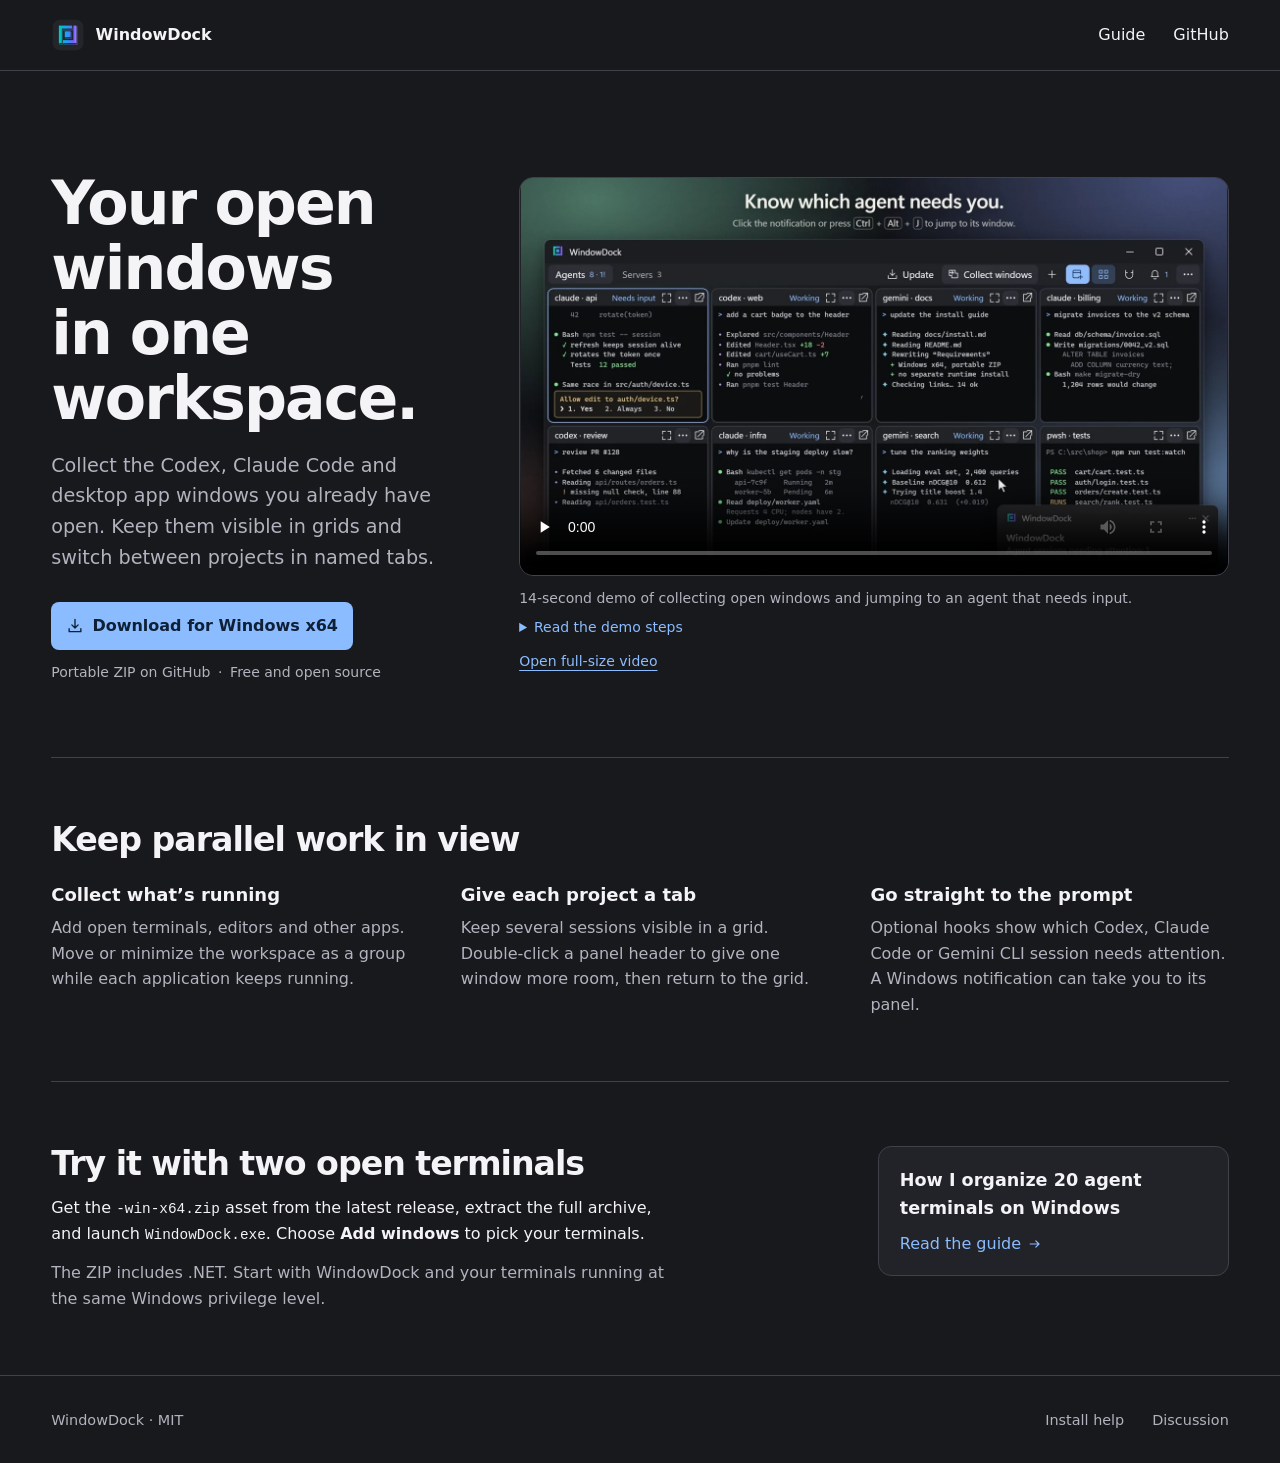
==== index.html @ 2a6a42de "Publish WindowDock product page and agent terminal guide" ====
<!doctype html>
<html lang="en">
<head>
  <meta charset="utf-8">
  <meta name="viewport" content="width=device-width, initial-scale=1">
  <meta name="theme-color" content="#18191d">
  <title>WindowDock — Group open Windows apps and agent terminals</title>
  <meta name="description" content="Collect already-open Codex, Claude Code and other Windows app windows into readable grids and named tabs. WindowDock is free and open source.">
  <link rel="canonical" href="https://poikilometis.github.io/WindowDock/">
  <link rel="icon" href="assets/icon.png" type="image/png">
  <link rel="stylesheet" href="styles.css">
  <meta property="og:type" content="website">
  <meta property="og:title" content="WindowDock — Your open windows in one workspace">
  <meta property="og:description" content="Group live agent terminals and other Windows apps into tabs and grids. Free, open source and portable.">
  <meta property="og:url" content="https://poikilometis.github.io/WindowDock/">
  <meta property="og:image" content="https://poikilometis.github.io/WindowDock/assets/social-preview.png">
  <meta property="og:image:width" content="1280">
  <meta property="og:image:height" content="640">
  <meta property="og:image:alt" content="WindowDock workspace showing active terminal sessions in a grid">
  <meta name="twitter:card" content="summary_large_image">
  <script type="application/ld+json">
    {
      "@context": "https://schema.org",
      "@type": "SoftwareApplication",
      "name": "WindowDock",
      "url": "https://poikilometis.github.io/WindowDock/",
      "description": "Group open application windows and live agent terminals in a tabbed Windows workspace.",
      "operatingSystem": "Windows x64",
      "applicationCategory": "UtilitiesApplication",
      "downloadUrl": "https://github.com/poikilometis/WindowDock/releases/latest",
      "license": "https://opensource.org/license/mit",
      "isAccessibleForFree": true,
      "offers": {"@type": "Offer", "price": 0, "priceCurrency": "USD"}
    }
  </script>
</head>
<body>
  <a class="skip-link" href="#main">Skip to content</a>
  <header class="site-header">
    <div class="wrap header-inner">
      <a class="brand" href="./" aria-current="page">
        <img src="assets/icon.png" width="34" height="34" alt="">
        <span>WindowDock</span>
      </a>
      <nav aria-label="Main">
        <a href="guides/organize-claude-code-codex-terminals/">Guide</a>
        <a href="https://github.com/poikilometis/WindowDock">GitHub</a>
      </nav>
    </div>
  </header>

  <main id="main" class="wrap">
    <section class="hero" aria-labelledby="hero-title">
      <div class="hero-copy">
        <h1 id="hero-title">Your open windows in one workspace.</h1>
        <p class="lede">Collect the Codex, Claude Code and desktop app windows you already have open. Keep them visible in grids and switch between projects in named tabs.</p>
        <div class="hero-actions">
          <a class="primary" href="https://github.com/poikilometis/WindowDock/releases/latest">
            <svg viewBox="0 0 20 20" width="18" height="18" fill="none" stroke="currentColor" stroke-width="1.5" stroke-linecap="round" stroke-linejoin="round" aria-hidden="true"><path d="M10 2.75v9.5m-3.5-3.5L10 12.25l3.5-3.5M3.5 13v3.25h13V13"/></svg>
            Download for Windows x64
          </a>
          <p class="meta">Portable ZIP on GitHub <span aria-hidden="true">·</span> Free and open source</p>
        </div>
      </div>
      <figure class="demo">
        <video controls playsinline preload="none" poster="assets/workspace.webp" width="1280" height="720" aria-label="WindowDock demonstration" aria-describedby="demo-caption">
          <source src="assets/windowdock-demo.mp4" type="video/mp4">
          <a href="assets/windowdock-demo.mp4">Download the demo video</a>
        </video>
        <figcaption>
          <p id="demo-caption">14-second demo of collecting open windows and jumping to an agent that needs input.</p>
          <details class="demo-steps">
            <summary>Read the demo steps</summary>
            <ol>
              <li>Click <strong>Collect windows</strong> to move the open terminals into a grid. Their sessions keep running.</li>
              <li>With hooks configured, an agent is marked <strong>Needs input</strong>. Click its Windows notification to open the panel.</li>
              <li>Drag one panel onto another to swap their places in the grid.</li>
            </ol>
          </details>
          <a class="demo-full" href="assets/windowdock-demo.mp4">Open full-size video</a>
        </figcaption>
      </figure>
    </section>

    <section class="workflow" aria-labelledby="workflow-title">
      <h2 id="workflow-title">Keep parallel work in view</h2>
      <dl class="workflow-list">
        <div>
          <dt>Collect what’s running</dt>
          <dd>Add open terminals, editors and other apps. Move or minimize the workspace as a group while each application keeps running.</dd>
        </div>
        <div>
          <dt>Give each project a tab</dt>
          <dd>Keep several sessions visible in a grid. Double-click a panel header to give one window more room, then return to the grid.</dd>
        </div>
        <div>
          <dt>Go straight to the prompt</dt>
          <dd>Optional hooks show which Codex, Claude Code or Gemini CLI session needs attention. A Windows notification can take you to its panel.</dd>
        </div>
      </dl>
    </section>

    <section class="start" aria-labelledby="start-title">
      <div>
        <h2 id="start-title">Try it with two open terminals</h2>
        <p>Get the <code>-win-x64.zip</code> asset from the latest release, extract the full archive, and launch <code>WindowDock.exe</code>. Choose <strong>Add windows</strong> to pick your terminals.</p>
        <p class="quiet">The ZIP includes .NET. Start with WindowDock and your terminals running at the same Windows privilege level.</p>
      </div>
      <a class="guide-link" href="guides/organize-claude-code-codex-terminals/">
        <strong>How I organize 20 agent terminals on Windows</strong>
        <span>Read the guide <svg viewBox="0 0 20 20" width="16" height="16" fill="none" stroke="currentColor" stroke-width="1.5" stroke-linecap="round" stroke-linejoin="round" aria-hidden="true"><path d="M4 10h11m-4-4 4 4-4 4"/></svg></span>
      </a>
    </section>
  </main>

  <footer class="site-footer">
    <div class="wrap footer-inner">
      <span>WindowDock <span aria-hidden="true">·</span> MIT</span>
      <nav aria-label="Project resources">
        <a href="https://github.com/poikilometis/WindowDock#quick-start">Install help</a>
        <a href="https://github.com/poikilometis/WindowDock/discussions/6">Discussion</a>
      </nav>
    </div>
  </footer>
</body>
</html>
---- styles.css ----
:root {
  color-scheme: dark;
  --ground: #18191d;
  --surface: #222328;
  --ink: #f4f4f7;
  --muted: #b1b3bf;
  --border: #40414a;
  --accent: #8bbcff;
  --accent-hover: #b5d5ff;
  --action-ink: #102036;
  --gutter: clamp(1.25rem, 4vw, 4rem);
  font-family: "Segoe UI", system-ui, sans-serif;
  font-size: 100%;
}

*, *::before, *::after { box-sizing: border-box; }

body {
  margin: 0;
  color: var(--ink);
  background: var(--ground);
  line-height: 1.6;
}

::selection { color: var(--action-ink); background: var(--accent); }
a { color: var(--accent); text-underline-offset: .25em; }
a:hover { color: var(--accent-hover); }
:focus-visible { outline: 2px solid var(--accent); outline-offset: 5px; border-radius: 3px; }

.skip-link {
  position: absolute;
  z-index: 1;
  top: .5rem;
  left: .5rem;
  padding: .6rem .9rem;
  background: var(--surface);
  transform: translateY(-150%);
}

.skip-link:focus { transform: none; }
img, video { display: block; max-width: 100%; height: auto; }
figure, p, h1, h2, dl, dd { margin: 0; }

.wrap { width: min(100% - 2 * var(--gutter), 77rem); margin-inline: auto; }
.site-header, .site-footer { border-color: var(--border); border-style: solid; border-width: 0; }
.site-header { border-bottom-width: 1px; }
.site-footer { border-top-width: 1px; }

.header-inner, .footer-inner {
  display: flex;
  align-items: center;
  justify-content: space-between;
  flex-wrap: wrap;
  gap: .5rem 1.25rem;
}

.header-inner { min-height: 4.375rem; }
.footer-inner { padding-block: 1.375rem; color: var(--muted); font-size: .9rem; }
.brand { display: inline-flex; align-items: center; gap: .65rem; font-weight: 650; }
.brand img { width: 2.125rem; flex: none; }
.site-header a, .site-footer a { color: inherit; text-decoration: none; }
.site-header a:hover, .site-footer a:hover { color: var(--accent); }
nav { display: flex; flex-wrap: wrap; align-items: center; gap: .35rem clamp(1rem, 3vw, 1.75rem); }
nav a { display: inline-flex; align-items: center; min-height: 2.75rem; }
nav a[aria-current="page"] { color: var(--accent); }

.hero {
  display: grid;
  grid-template-columns: minmax(0, .74fr) minmax(0, 1.26fr);
  gap: clamp(2rem, 4vw, 4rem);
  align-items: center;
  padding-block: clamp(3.5rem, 7.8vw, 7rem) clamp(2.75rem, 5.8vw, 5rem);
}

h1, h2 { line-height: 1.08; text-wrap: balance; letter-spacing: -.032em; }
h1 { font-size: clamp(2.75rem, 4.7vw, 4.6rem); font-weight: 680; }
h2 { font-size: clamp(1.65rem, 2.6vw, 2.5rem); font-weight: 640; }
.lede { color: var(--muted); font-size: clamp(1rem, 1.5vw, 1.2rem); margin-top: 1.25rem; }
.hero-actions { margin-top: 1.75rem; }

.primary {
  display: inline-flex;
  align-items: center;
  justify-content: center;
  gap: .5rem;
  min-height: 3rem;
  padding: .55rem .95rem;
  text-decoration: none;
  color: var(--action-ink);
  background: var(--accent);
  border-radius: .5rem;
  font-weight: 650;
}

.primary:hover { color: var(--action-ink); background: var(--accent-hover); }
.primary svg { flex: none; }
.meta, figcaption { color: var(--muted); font-size: .875rem; margin-top: .7rem; }
.meta span { padding-inline: .2rem; }
.demo video, .article-media img {
  width: 100%;
  background: var(--surface);
  border: 1px solid var(--border);
  border-radius: .875rem;
}

.demo video { aspect-ratio: 16 / 9; }
.demo-steps summary { width: fit-content; padding-block: .4rem; color: var(--accent); cursor: pointer; }
.demo-steps summary:hover { color: var(--accent-hover); }
.demo-steps ol { margin: .15rem 0 0; padding-left: 1.5rem; max-width: 62ch; }
.demo-steps li + li { margin-top: .35rem; }
.demo-full { display: inline-flex; align-items: center; min-height: 2rem; }
.workflow, .start { border-top: 1px solid var(--border); padding-block: clamp(2.25rem, 5vw, 4.5rem); }

.workflow-list {
  display: grid;
  grid-template-columns: repeat(3, minmax(0, 1fr));
  gap: clamp(1.4rem, 4vw, 3.75rem);
  margin-top: 1.4rem;
}

.workflow-list dt { font-size: 1.125rem; font-weight: 650; }
.workflow-list dd { margin-top: .35rem; color: var(--muted); }

.start {
  display: grid;
  grid-template-columns: minmax(0, 1fr) minmax(16rem, .46fr);
  align-items: start;
  gap: clamp(1.35rem, 5vw, 4.5rem);
}

.start p { max-width: 61ch; margin-top: .8rem; }
.quiet { color: var(--muted); }

.guide-link {
  display: grid;
  align-content: center;
  gap: .55rem;
  padding: 1.15rem 1.3rem;
  min-height: 7rem;
  border: 1px solid var(--border);
  border-radius: .825rem;
  background: var(--surface);
  text-decoration: none;
}

.guide-link:hover { border-color: var(--accent); }
.guide-link strong { color: var(--ink); font-size: 1.1rem; }
.guide-link span { display: inline-flex; gap: .35rem; align-items: center; }

.article { max-width: 70ch; margin-inline: auto; padding-block: clamp(2.75rem, 6vw, 5.25rem); }
.article h1 { font-size: clamp(2.35rem, 5.1vw, 4rem); }
.article h2 { font-size: clamp(1.5rem, 2.4vw, 1.9rem); margin-top: 2.25rem; }
.article p { margin-top: .9rem; }
.article .lede { margin-top: 1.2rem; }
.article-media { margin-top: 1.85rem; }
.article-cta { margin-top: 2.6rem; border-top: 1px solid var(--border); }
.article-links { display: flex; align-items: center; flex-wrap: wrap; gap: .75rem 1.1rem; margin-top: 1rem; }

code, kbd {
  font-family: "Cascadia Mono", Consolas, monospace;
  font-size: .9em;
  overflow-wrap: anywhere;
}

kbd { padding: .08rem .33rem; background: var(--surface); border: 1px solid var(--border); border-radius: .25rem; }

@media (max-width: 60rem) {
  .hero { grid-template-columns: 1fr; align-items: start; gap: 1.75rem; }
  .hero-copy .lede { max-width: 56ch; }
  .hero h1 { max-width: 15ch; }
}

@media (max-width: 42rem) {
  .workflow-list, .start { grid-template-columns: 1fr; }
  .workflow-list { gap: 1.15rem; }
}
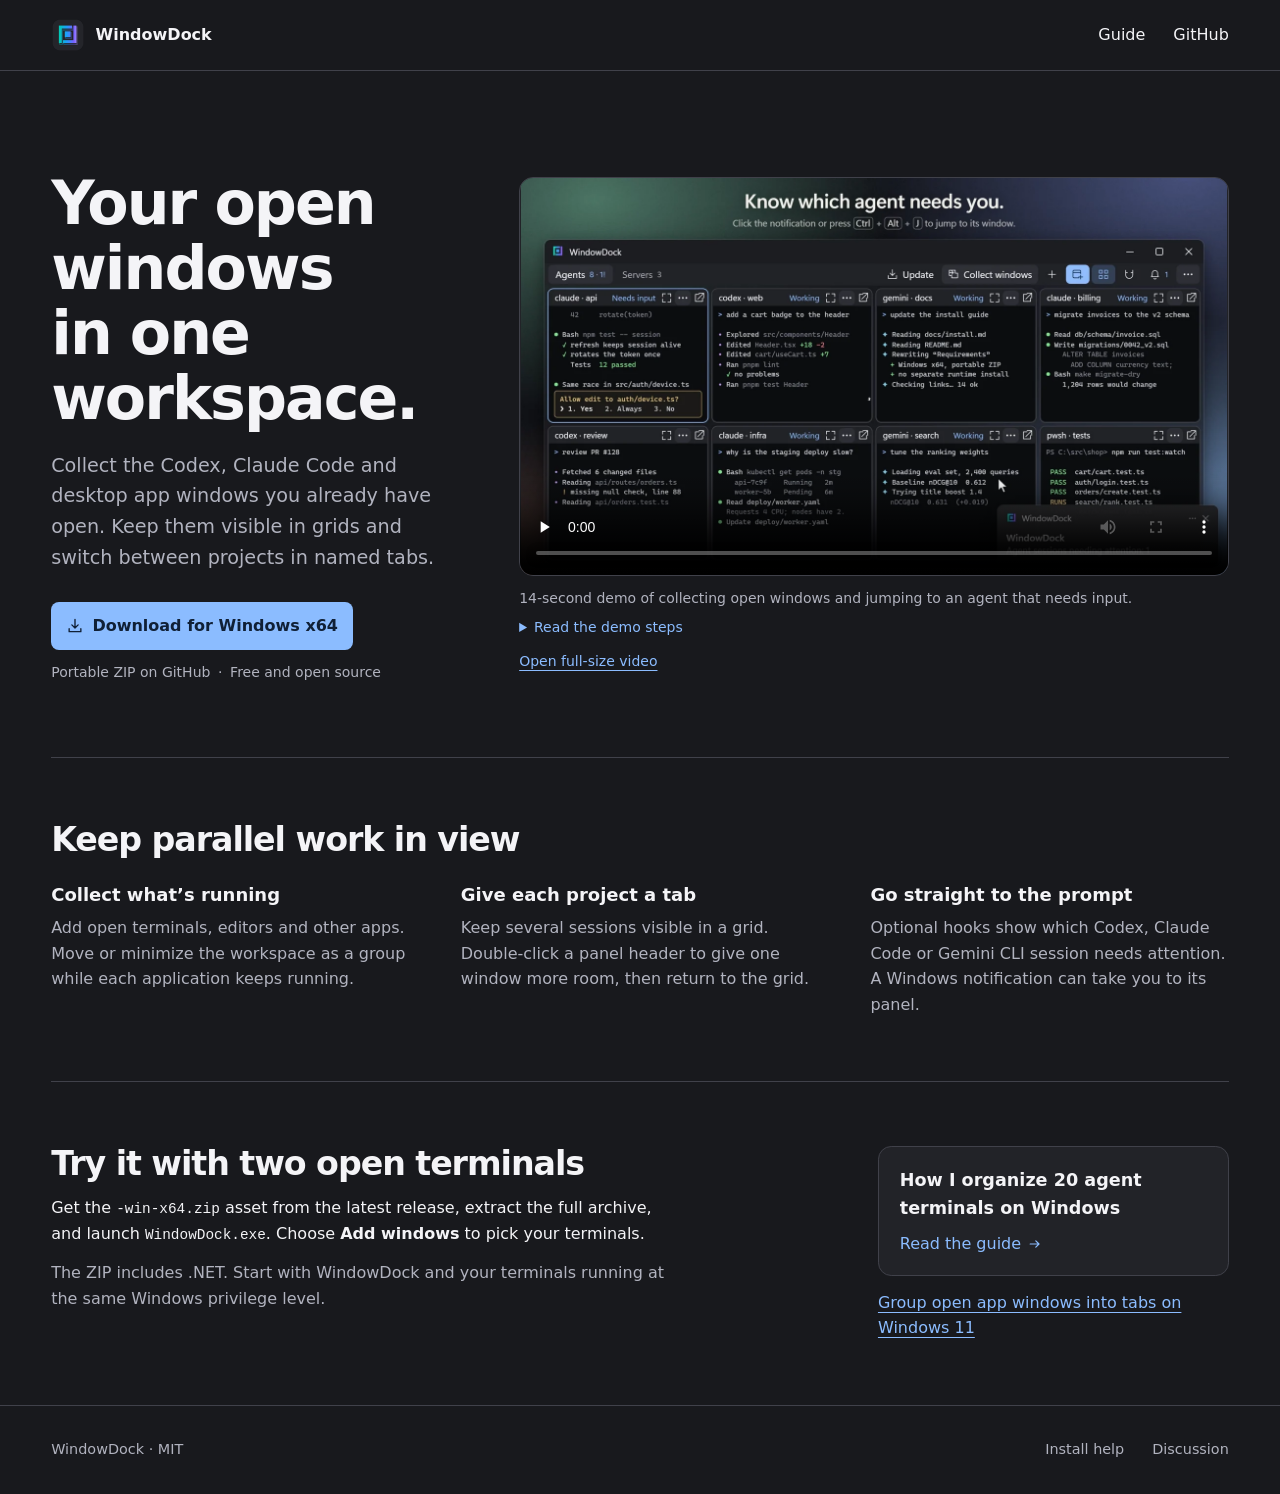
==== commit 24e07f8a: "Publish a Windows 11 guide to grouping open app windows" ====
--- a/index.html
+++ b/index.html
@@ -106,10 +106,13 @@
         <p>Get the <code>-win-x64.zip</code> asset from the latest release, extract the full archive, and launch <code>WindowDock.exe</code>. Choose <strong>Add windows</strong> to pick your terminals.</p>
         <p class="quiet">The ZIP includes .NET. Start with WindowDock and your terminals running at the same Windows privilege level.</p>
       </div>
-      <a class="guide-link" href="guides/organize-claude-code-codex-terminals/">
-        <strong>How I organize 20 agent terminals on Windows</strong>
-        <span>Read the guide <svg viewBox="0 0 20 20" width="16" height="16" fill="none" stroke="currentColor" stroke-width="1.5" stroke-linecap="round" stroke-linejoin="round" aria-hidden="true"><path d="M4 10h11m-4-4 4 4-4 4"/></svg></span>
-      </a>
+      <div class="guide-links">
+        <a class="guide-link" href="guides/organize-claude-code-codex-terminals/">
+          <strong>How I organize 20 agent terminals on Windows</strong>
+          <span>Read the guide <svg viewBox="0 0 20 20" width="16" height="16" fill="none" stroke="currentColor" stroke-width="1.5" stroke-linecap="round" stroke-linejoin="round" aria-hidden="true"><path d="M4 10h11m-4-4 4 4-4 4"/></svg></span>
+        </a>
+        <a href="guides/group-open-windows-into-tabs/">Group open app windows into tabs on Windows 11</a>
+      </div>
     </section>
   </main>
 
--- a/styles.css
+++ b/styles.css
@@ -130,6 +130,7 @@
 
 .start p { max-width: 61ch; margin-top: .8rem; }
 .quiet { color: var(--muted); }
+.guide-links { display: grid; gap: .85rem; }
 
 .guide-link {
   display: grid;
@@ -151,10 +152,13 @@
 .article h1 { font-size: clamp(2.35rem, 5.1vw, 4rem); }
 .article h2 { font-size: clamp(1.5rem, 2.4vw, 1.9rem); margin-top: 2.25rem; }
 .article p { margin-top: .9rem; }
+.article ol { margin: .9rem 0 0; padding-inline-start: 1.5rem; }
+.article li + li { margin-top: .35rem; }
 .article .lede { margin-top: 1.2rem; }
 .article-media { margin-top: 1.85rem; }
 .article-cta { margin-top: 2.6rem; border-top: 1px solid var(--border); }
 .article-links { display: flex; align-items: center; flex-wrap: wrap; gap: .75rem 1.1rem; margin-top: 1rem; }
+.commands { margin: 1rem 0 0; padding: .9rem 1rem; border-radius: .5rem; background: var(--surface); white-space: pre-wrap; }
 
 code, kbd {
   font-family: "Cascadia Mono", Consolas, monospace;
